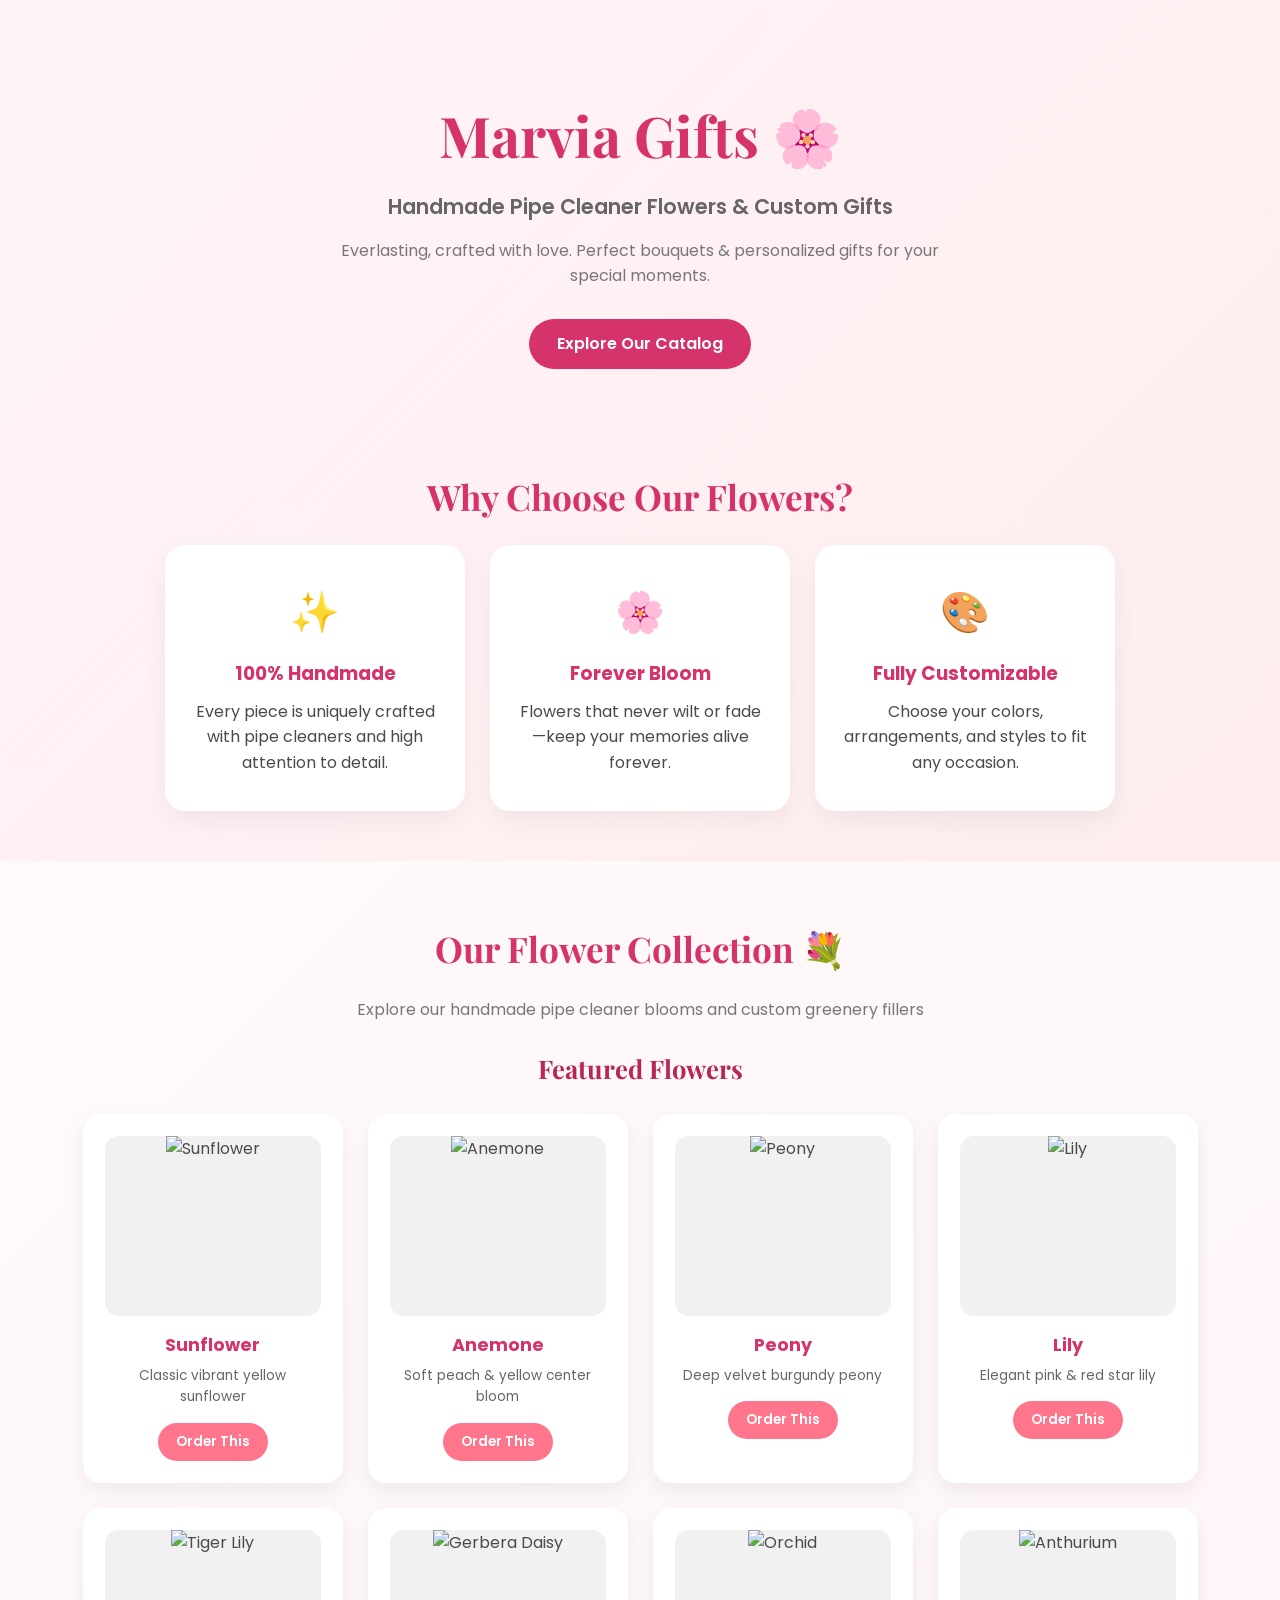
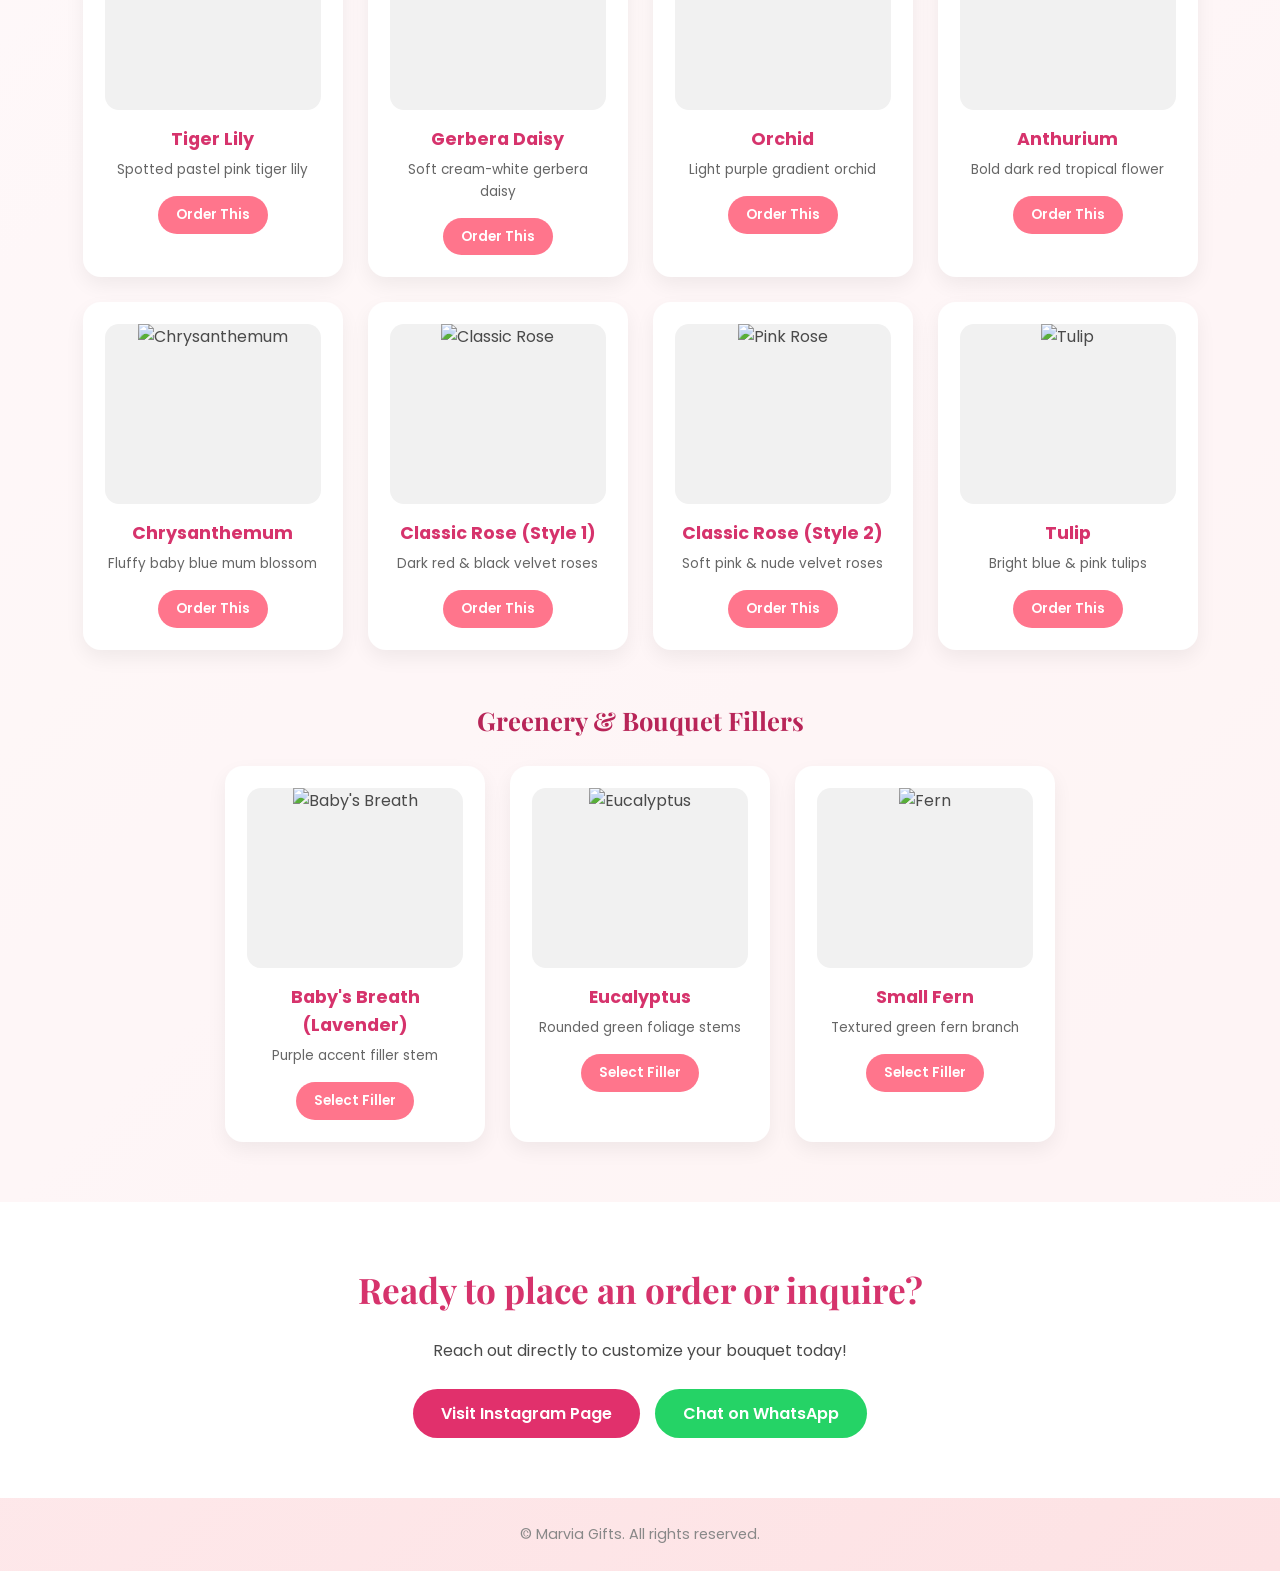
==== index.html @ f31d6836 "Rename HTMLPage1.html to index.html" ====
﻿<!DOCTYPE html>
<html lang="en">
<head>
    <meta charset="UTF-8">
    <meta name="viewport" content="width=device-width, initial-scale=1.0">
    <title>Marvia Gifts | Handmade Pipe Cleaner Flowers</title>

    <!-- External CSS -->
    <link rel="stylesheet" href="StyleSheet1.css">

    <!-- Google Fonts -->
    <link href="https://fonts.googleapis.com/css2?family=Poppins:wght@300;400;600&family=Playfair+Display:wght@600;700&display=swap" rel="stylesheet">
</head>
<body>

    <!-- Hero Section -->
    <header class="hero">
        <div class="hero-content">
            <h1>Marvia Gifts 🌸</h1>
            <p class="subtitle">Handmade Pipe Cleaner Flowers & Custom Gifts</p>
            <p class="description">Everlasting, crafted with love. Perfect bouquets & personalized gifts for your special moments.</p>
            <a href="#flower-catalog" class="btn primary-btn">Explore Our Catalog</a>
        </div>
    </header>

    <!-- Features Section -->
    <section class="features">
        <h2>Why Choose Our Flowers?</h2>
        <div class="features-grid">
            <div class="feature-card">
                <div class="card-icon">✨</div>
                <h3>100% Handmade</h3>
                <p>Every piece is uniquely crafted with pipe cleaners and high attention to detail.</p>
            </div>
            <div class="feature-card">
                <div class="card-icon">🌸</div>
                <h3>Forever Bloom</h3>
                <p>Flowers that never wilt or fade—keep your memories alive forever.</p>
            </div>
            <div class="feature-card">
                <div class="card-icon">🎨</div>
                <h3>Fully Customizable</h3>
                <p>Choose your colors, arrangements, and styles to fit any occasion.</p>
            </div>
        </div>
    </section>

    <!-- Flower Catalog Section -->
    <section class="catalog" id="flower-catalog">
        <h2>Our Flower Collection 💐</h2>
        <p class="catalog-subtitle">Explore our handmade pipe cleaner blooms and custom greenery fillers</p>

        <!-- Featured Flowers -->
        <h3 class="category-title">Featured Flowers</h3>
        <div class="catalog-grid">

            <div class="flower-card">
                <div class="flower-preview">
                    <img src="https://tse2.mm.bing.net/th/id/OIP.iho74fS-Zx_oNUJXV_5ZUwHaJ4?r=0&rs=1&pid=ImgDetMain&o=7&rm=3" alt="Sunflower">
                </div>
                <h3>Sunflower</h3>
                <p>Classic vibrant yellow sunflower</p>
                <a href="#contact" class="btn-sm">Order This</a>
            </div>

            <div class="flower-card">
                <div class="flower-preview">
                    <img src="https://i.pinimg.com/736x/ff/c9/77/ffc977e7183a85fd1272d58099da22e5.jpg" alt="Anemone">
                </div>
                <h3>Anemone</h3>
                <p>Soft peach & yellow center bloom</p>
                <a href="#contact" class="btn-sm">Order This</a>
            </div>

            <div class="flower-card">
                <div class="flower-preview">
                    <img src="https://down-id.img.susercontent.com/file/id-11134207-7ras9-m1i3ggd4lb30cb" alt="Peony">
                </div>
                <h3>Peony</h3>
                <p>Deep velvet burgundy peony</p>
                <a href="#contact" class="btn-sm">Order This</a>
            </div>

            <div class="flower-card">
                <div class="flower-preview">
                    <img src="https://i.etsystatic.com/45716639/r/il/d10355/5635486360/il_fullxfull.5635486360_ed7b.jpg" alt="Lily">
                </div>
                <h3>Lily</h3>
                <p>Elegant pink & red star lily</p>
                <a href="#contact" class="btn-sm">Order This</a>
            </div>

            <div class="flower-card">
                <div class="flower-preview">
                    <img src="https://down-id.img.susercontent.com/file/id-11134207-7r991-lzxfcmpbrobs8a" alt="Tiger Lily">
                </div>
                <h3>Tiger Lily</h3>
                <p>Spotted pastel pink tiger lily</p>
                <a href="#contact" class="btn-sm">Order This</a>
            </div>

            <div class="flower-card">
                <div class="flower-preview">
                    <img src="https://i.pinimg.com/originals/f7/c9/21/f7c9217d61e49229f84b6529e56a7220.jpg" alt="Gerbera Daisy">
                </div>
                <h3>Gerbera Daisy</h3>
                <p>Soft cream-white gerbera daisy</p>
                <a href="#contact" class="btn-sm">Order This</a>
            </div>

            <div class="flower-card">
                <div class="flower-preview">
                    <img src="https://i.ytimg.com/vi/7tDkL3iArAE/maxresdefault.jpg" alt="Orchid">
                </div>
                <h3>Orchid</h3>
                <p>Light purple gradient orchid</p>
                <a href="#contact" class="btn-sm">Order This</a>
            </div>

            <div class="flower-card">
                <div class="flower-preview">
                    <img src="https://i.pinimg.com/originals/a6/09/67/a60967fb02f76900e0cae08df05ebd4a.jpg" alt="Anthurium">
                </div>
                <h3>Anthurium</h3>
                <p>Bold dark red tropical flower</p>
                <a href="#contact" class="btn-sm">Order This</a>
            </div>

            <div class="flower-card">
                <div class="flower-preview">
                    <img src="https://i.pinimg.com/originals/65/1c/48/651c48f9cc6894bb77549ad53bdf1e4b.jpg" alt="Chrysanthemum">
                </div>
                <h3>Chrysanthemum</h3>
                <p>Fluffy baby blue mum blossom</p>
                <a href="#contact" class="btn-sm">Order This</a>
            </div>

            <div class="flower-card">
                <div class="flower-preview">
                    <img src="https://i.pinimg.com/originals/85/64/ac/8564ac7752dd640296c7bc64eddb4624.jpg" alt="Classic Rose">
                </div>
                <h3>Classic Rose (Style 1)</h3>
                <p>Dark red & black velvet roses</p>
                <a href="#contact" class="btn-sm">Order This</a>
            </div>

            <div class="flower-card">
                <div class="flower-preview">
                    <img src="https://tse2.mm.bing.net/th/id/OIP.A-KY7ZfXo-aSM2ki-I47ygHaNE?r=0&rs=1&pid=ImgDetMain&o=7&rm=3" alt="Pink Rose">
                </div>
                <h3>Classic Rose (Style 2)</h3>
                <p>Soft pink & nude velvet roses</p>
                <a href="#contact" class="btn-sm">Order This</a>
            </div>

            <div class="flower-card">
                <div class="flower-preview">
                    <img src="https://i.pinimg.com/736x/3b/b4/5f/3bb45f4aa16aeb3fdd366ca9f4cea0e1.jpg" alt="Tulip">
                </div>
                <h3>Tulip</h3>
                <p>Bright blue & pink tulips</p>
                <a href="#contact" class="btn-sm">Order This</a>
            </div>

        </div>

        <!-- Greenery & Fillers -->
        <h3 class="category-title mt-50">Greenery & Bouquet Fillers</h3>
        <div class="catalog-grid">

            <div class="flower-card">
                <div class="flower-preview">
                    <img src="https://th.bing.com/th/id/R.59f504d92060aef28f6e6af0ccb71e6b?rik=xLXoFcojWGsl4Q&riu=http%3a%2f%2fimg.staticdj.com%2fd49f254b45f270c178c2c25841de526e.jpg&ehk=Idz4PyoW1ac%2fDcHG27xM%2bWLlXaI3ATBQ4tgFlKk7mxM%3d&risl=&pid=ImgRaw&r=0" alt="Baby's Breath">
                </div>
                <h3>Baby's Breath (Lavender)</h3>
                <p>Purple accent filler stem</p>
                <a href="#contact" class="btn-sm">Select Filler</a>
            </div>

            <div class="flower-card">
                <div class="flower-preview">
                    <img src="https://5.imimg.com/data5/SELLER/Default/2025/11/559786665/IQ/UP/LZ/21181331/img-20251113-212631-500x500.jpg" alt="Eucalyptus">
                </div>
                <h3>Eucalyptus</h3>
                <p>Rounded green foliage stems</p>
                <a href="#contact" class="btn-sm">Select Filler</a>
            </div>

            <div class="flower-card">
                <div class="flower-preview">
                    <img src="https://i.pinimg.com/originals/ee/7d/fa/ee7dfae27feb246bf0c105ef2ffcb335.jpg" alt="Fern">
                </div>
                <h3>Small Fern</h3>
                <p>Textured green fern branch</p>
                <a href="#contact" class="btn-sm">Select Filler</a>
            </div>

        </div>
    </section>

    <!-- Call to Action Section -->
    <section class="cta-section" id="contact">
        <h2>Ready to place an order or inquire?</h2>
        <p>Reach out directly to customize your bouquet today!</p>
        <div class="cta-buttons">
            <a href="https://www.instagram.com/marvia_gifts" target="_blank" class="btn btn-instagram">Visit Instagram Page</a>
            <a href="https://wa.me/1234567890" target="_blank" class="btn btn-whatsapp">Chat on WhatsApp</a>
        </div>
    </section>

    <!-- Footer -->
    <footer>
        <p>&copy; Marvia Gifts. All rights reserved.</p>
    </footer>

    <!-- JavaScript Reference -->
    <script src="script.js"></script>
</body>
</html>
---- StyleSheet1.css ----
﻿/* Base Styles & Typography */
* {
    margin: 0;
    padding: 0;
    box-sizing: border-box;
    font-family: 'Poppins', sans-serif;
}

body {
    background: linear-gradient(135deg, #fff5f7 0%, #fde2e4 100%);
    color: #4a4a4a;
    line-height: 1.6;
    overflow-x: hidden;
}

/* Hero Section */
.hero {
    text-align: center;
    padding: 90px 20px 50px;
    animation: fadeIn 1.2s ease-in-out;
}

    .hero h1 {
        font-family: 'Playfair Display', serif;
        font-size: 3.5rem;
        color: #d6336c;
        margin-bottom: 10px;
    }

    .hero .subtitle {
        font-size: 1.3rem;
        font-weight: 600;
        color: #666666;
        margin-bottom: 15px;
    }

    .hero .description {
        font-size: 1rem;
        max-width: 600px;
        margin: 0 auto 30px;
        color: #777777;
    }

/* Features Section */
.features {
    padding: 50px 20px;
    text-align: center;
}

    .features h2, .catalog h2, .cta-section h2 {
        font-family: 'Playfair Display', serif;
        color: #d6336c;
        font-size: 2.2rem;
        margin-bottom: 20px;
    }

.features-grid {
    display: flex;
    justify-content: center;
    gap: 25px;
    flex-wrap: wrap;
    max-width: 1100px;
    margin: 0 auto;
}

.feature-card {
    background: #ffffff;
    padding: 35px 25px;
    border-radius: 20px;
    width: 300px;
    box-shadow: 0 10px 25px rgba(0, 0, 0, 0.05);
    transition: all 0.3s cubic-bezier(0.25, 0.8, 0.25, 1);
    cursor: default;
}

    .feature-card:hover {
        transform: translateY(-8px);
        box-shadow: 0 15px 30px rgba(214, 51, 108, 0.18);
    }

    .feature-card .card-icon {
        font-size: 2.5rem;
        margin-bottom: 15px;
    }

    .feature-card h3 {
        color: #d6336c;
        margin-bottom: 10px;
    }

/* Flower Catalog Section */
.catalog {
    padding: 60px 20px;
    background: rgba(255, 255, 255, 0.6);
    text-align: center;
}

.catalog-subtitle {
    color: #777;
    margin-bottom: 25px;
}

.category-title {
    font-family: 'Playfair Display', serif;
    color: #b82558;
    font-size: 1.6rem;
    margin: 20px 0 25px;
    text-align: center;
}

.mt-50 {
    margin-top: 50px;
}

.catalog-grid {
    display: flex;
    justify-content: center;
    gap: 25px;
    flex-wrap: wrap;
    max-width: 1200px;
    margin: 0 auto;
}

.flower-card {
    background: #ffffff;
    border-radius: 18px;
    padding: 22px;
    width: 260px;
    box-shadow: 0 8px 20px rgba(0, 0, 0, 0.06);
    transition: transform 0.3s ease, box-shadow 0.3s ease;
}

    .flower-card:hover {
        transform: translateY(-6px);
        box-shadow: 0 12px 25px rgba(214, 51, 108, 0.15);
    }

/* Flower Preview Images */
.flower-preview {
    width: 100%;
    height: 180px;
    border-radius: 14px;
    overflow: hidden;
    margin-bottom: 15px;
    background-color: #f1f1f1;
}

    .flower-preview img {
        width: 100%;
        height: 100%;
        object-fit: cover;
        transition: transform 0.4s ease;
    }

.flower-card:hover .flower-preview img {
    transform: scale(1.08);
}

.flower-card h3 {
    color: #d6336c;
    font-size: 1.1rem;
    margin-bottom: 6px;
}

.flower-card p {
    font-size: 0.85rem;
    color: #666;
    margin-bottom: 15px;
}

.btn-sm {
    display: inline-block;
    padding: 8px 18px;
    background: #ff758c;
    color: white;
    border-radius: 20px;
    text-decoration: none;
    font-size: 0.85rem;
    font-weight: 600;
    transition: background 0.3s ease;
}

    .btn-sm:hover {
        background: #d6336c;
    }

/* CTA & Buttons */
.cta-section {
    background: #ffffff;
    padding: 60px 20px;
    text-align: center;
}

.cta-buttons {
    display: flex;
    justify-content: center;
    gap: 15px;
    margin-top: 25px;
    flex-wrap: wrap;
}

.btn {
    display: inline-block;
    padding: 12px 28px;
    border-radius: 30px;
    text-decoration: none;
    font-weight: 600;
    transition: all 0.3s ease;
}

.primary-btn {
    background: #d6336c;
    color: #ffffff;
}

.btn-instagram {
    background: #e1306c;
    color: #ffffff;
}

.btn-whatsapp {
    background: #25d366;
    color: #ffffff;
}

.btn:hover {
    opacity: 0.9;
    transform: scale(1.04);
}

footer {
    text-align: center;
    padding: 25px;
    font-size: 0.9rem;
    color: #888888;
}

@keyframes fadeIn {
    from {
        opacity: 0;
        transform: translateY(-15px);
    }

    to {
        opacity: 1;
        transform: translateY(0);
    }
}
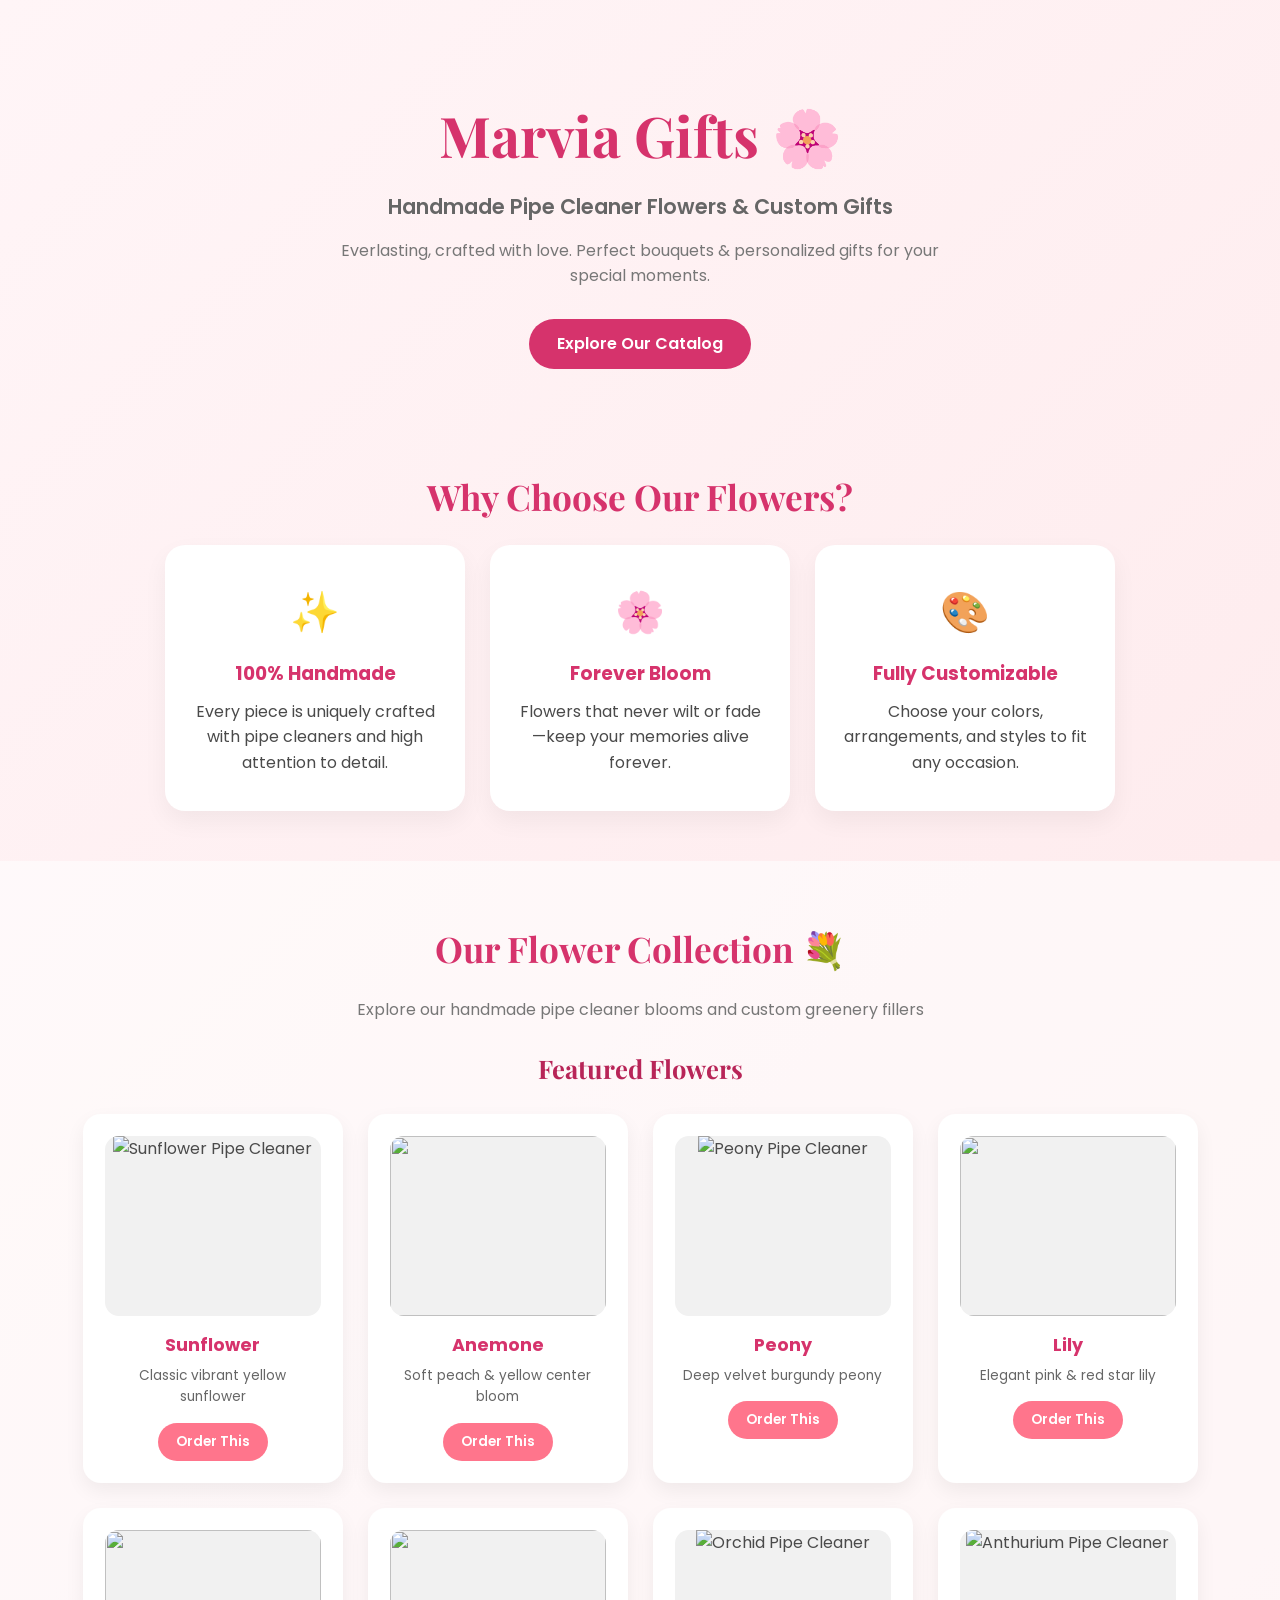
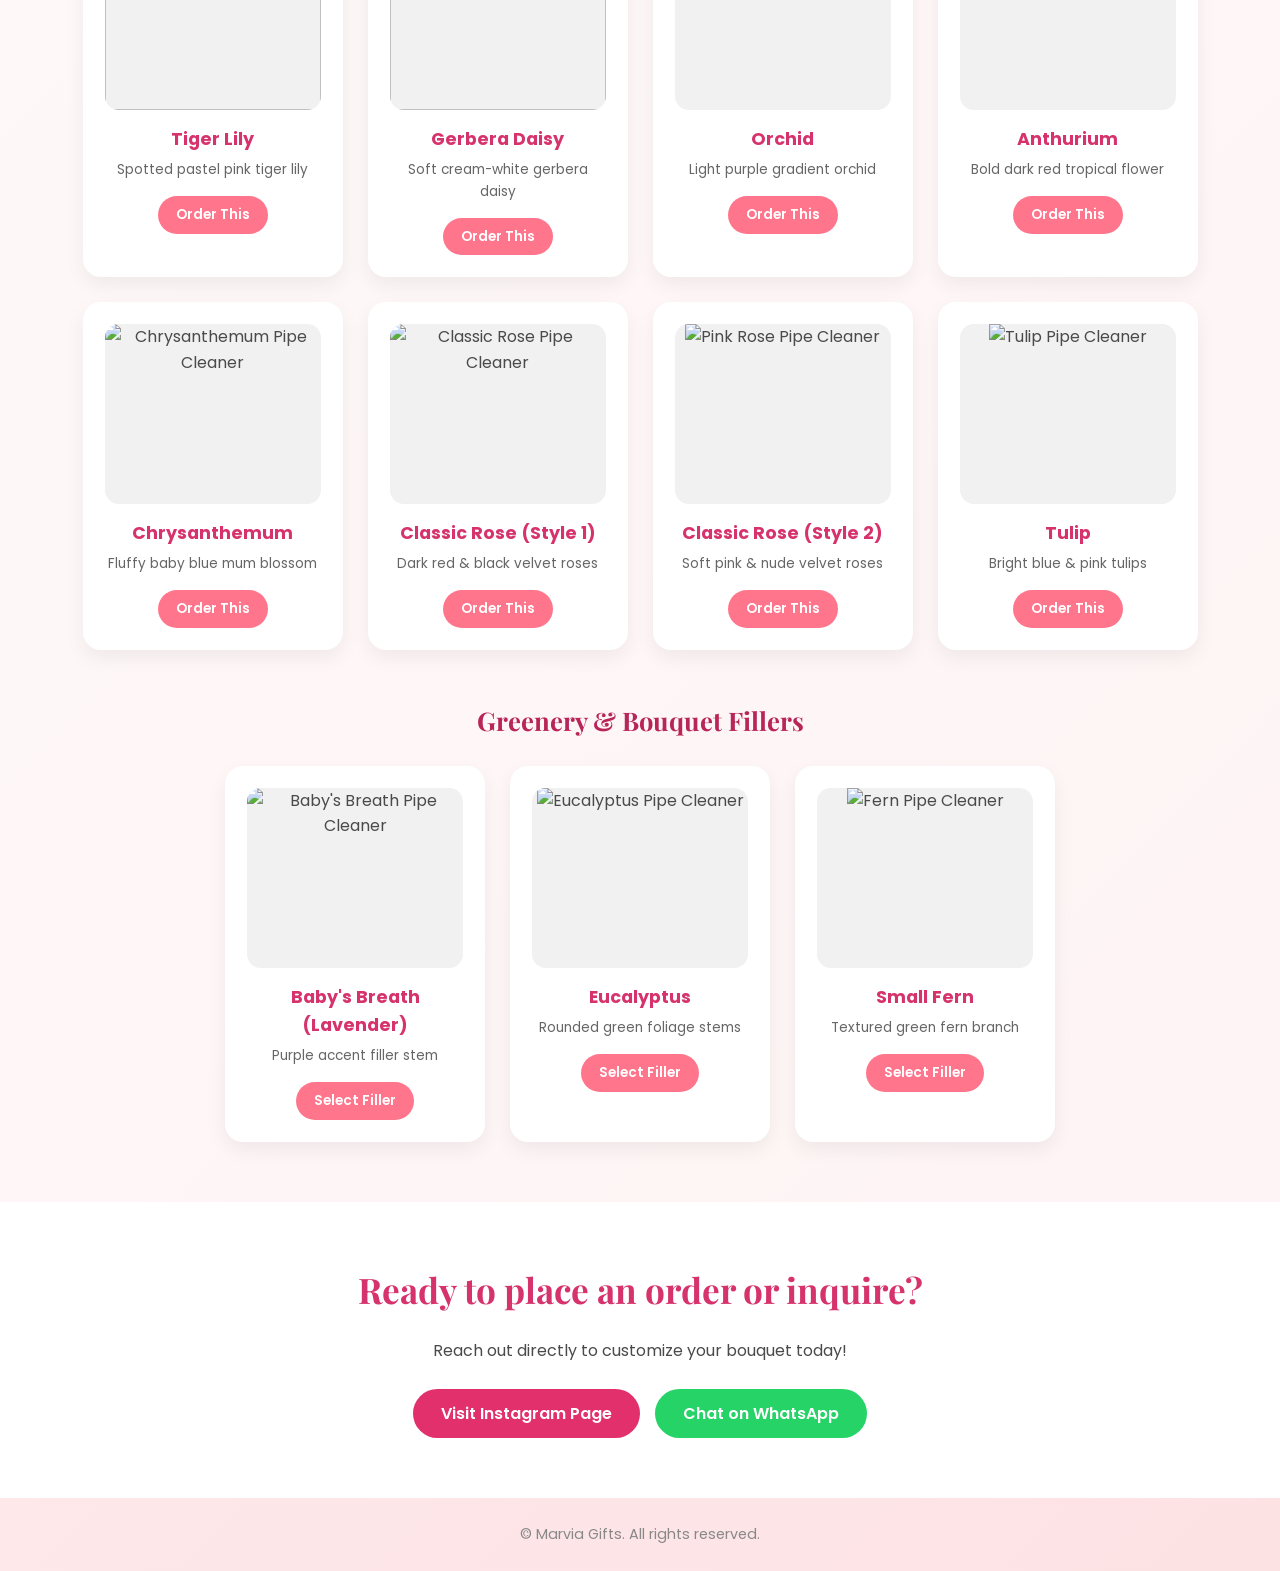
==== commit 57b2c9c5: "Rename HTMLPage1.html to index.html" ====
--- a/index.html
+++ b/index.html
@@ -56,7 +56,7 @@
 
             <div class="flower-card">
                 <div class="flower-preview">
-                    <img src="https://tse2.mm.bing.net/th/id/OIP.iho74fS-Zx_oNUJXV_5ZUwHaJ4?r=0&rs=1&pid=ImgDetMain&o=7&rm=3" alt="Sunflower">
+                    <img src="https://encrypted-tbn0.gstatic.com/images?q=tbn:ANd9GcRxDox2NKtaqXxJC9jPLt0PapgP-NegKkPWLG7Gl1HFfw&s" alt="Sunflower Pipe Cleaner">
                 </div>
                 <h3>Sunflower</h3>
                 <p>Classic vibrant yellow sunflower</p>
@@ -65,7 +65,7 @@
 
             <div class="flower-card">
                 <div class="flower-preview">
-                    <img src="https://i.pinimg.com/736x/ff/c9/77/ffc977e7183a85fd1272d58099da22e5.jpg" alt="Anemone">
+                    <img src="https://i.pinimg.com/736x/ff/c9/77/ffc977e7183a85fd1272d58099da22e5.jpg"Anemone Pipe Cleaner">
                 </div>
                 <h3>Anemone</h3>
                 <p>Soft peach & yellow center bloom</p>
@@ -74,7 +74,7 @@
 
             <div class="flower-card">
                 <div class="flower-preview">
-                    <img src="https://down-id.img.susercontent.com/file/id-11134207-7ras9-m1i3ggd4lb30cb" alt="Peony">
+                    <img src="https://tse4.mm.bing.net/th/id/OIP.TAv47EBsK8uYHXqui4HX4QHaHa?r=0&rs=1&pid=ImgDetMain&o=7&rm=3" alt="Peony Pipe Cleaner">
                 </div>
                 <h3>Peony</h3>
                 <p>Deep velvet burgundy peony</p>
@@ -83,7 +83,7 @@
 
             <div class="flower-card">
                 <div class="flower-preview">
-                    <img src="https://i.etsystatic.com/45716639/r/il/d10355/5635486360/il_fullxfull.5635486360_ed7b.jpg" alt="Lily">
+                    <img src=https://th.bing.com/th/id/OIP.M-QqmGysfLrpbutKHDYF-AHaJT?r=0&o=7rm=3&rs=1&pid=ImgDetMain&o=7&rm=3""Lily Pipe Cleaner">
                 </div>
                 <h3>Lily</h3>
                 <p>Elegant pink & red star lily</p>
@@ -92,7 +92,7 @@
 
             <div class="flower-card">
                 <div class="flower-preview">
-                    <img src="https://down-id.img.susercontent.com/file/id-11134207-7r991-lzxfcmpbrobs8a" alt="Tiger Lily">
+                    <img src="https://down-id.img.susercontent.com/file/id-11134207-7r991-lzxfcmpbrobs8a"Tiger Lily Pipe Cleaner">
                 </div>
                 <h3>Tiger Lily</h3>
                 <p>Spotted pastel pink tiger lily</p>
@@ -101,7 +101,7 @@
 
             <div class="flower-card">
                 <div class="flower-preview">
-                    <img src="https://i.pinimg.com/originals/f7/c9/21/f7c9217d61e49229f84b6529e56a7220.jpg" alt="Gerbera Daisy">
+                    <img src="https://i.pinimg.com/originals/f7/c9/21/f7c9217d61e49229f84b6529e56a7220.jpg"Gerbera Daisy Pipe Cleaner">
                 </div>
                 <h3>Gerbera Daisy</h3>
                 <p>Soft cream-white gerbera daisy</p>
@@ -110,7 +110,7 @@
 
             <div class="flower-card">
                 <div class="flower-preview">
-                    <img src="https://i.ytimg.com/vi/7tDkL3iArAE/maxresdefault.jpg" alt="Orchid">
+                    <img src="https://i.ytimg.com/vi/7tDkL3iArAE/maxresdefault.jpg" alt="Orchid Pipe Cleaner">
                 </div>
                 <h3>Orchid</h3>
                 <p>Light purple gradient orchid</p>
@@ -119,7 +119,7 @@
 
             <div class="flower-card">
                 <div class="flower-preview">
-                    <img src="https://i.pinimg.com/originals/a6/09/67/a60967fb02f76900e0cae08df05ebd4a.jpg" alt="Anthurium">
+                    <img src="https://tse1.mm.bing.net/th/id/OIP.knIXQp9McYjNw7B1OvIR6gHaJ4?r=0&rs=1&pid=ImgDetMain&o=7&rm=3" alt="Anthurium Pipe Cleaner">
                 </div>
                 <h3>Anthurium</h3>
                 <p>Bold dark red tropical flower</p>
@@ -128,7 +128,7 @@
 
             <div class="flower-card">
                 <div class="flower-preview">
-                    <img src="https://i.pinimg.com/originals/65/1c/48/651c48f9cc6894bb77549ad53bdf1e4b.jpg" alt="Chrysanthemum">
+                    <img src="https://i.ytimg.com/vi/NJ_t8z93Dpc/mqdefault.jpg" alt="Chrysanthemum Pipe Cleaner">
                 </div>
                 <h3>Chrysanthemum</h3>
                 <p>Fluffy baby blue mum blossom</p>
@@ -137,7 +137,7 @@
 
             <div class="flower-card">
                 <div class="flower-preview">
-                    <img src="https://i.pinimg.com/originals/85/64/ac/8564ac7752dd640296c7bc64eddb4624.jpg" alt="Classic Rose">
+                    <img src="https://i.pinimg.com/originals/a8/95/95/a895950b8f410b857ab69fc4e91961b4.jpg" alt="Classic Rose Pipe Cleaner">
                 </div>
                 <h3>Classic Rose (Style 1)</h3>
                 <p>Dark red & black velvet roses</p>
@@ -146,7 +146,7 @@
 
             <div class="flower-card">
                 <div class="flower-preview">
-                    <img src="https://tse2.mm.bing.net/th/id/OIP.A-KY7ZfXo-aSM2ki-I47ygHaNE?r=0&rs=1&pid=ImgDetMain&o=7&rm=3" alt="Pink Rose">
+                    <img src="https://i.pinimg.com/originals/fb/62/1c/fb621cf8b325fd525095129aef3822e1.jpg" alt="Pink Rose Pipe Cleaner">
                 </div>
                 <h3>Classic Rose (Style 2)</h3>
                 <p>Soft pink & nude velvet roses</p>
@@ -155,7 +155,7 @@
 
             <div class="flower-card">
                 <div class="flower-preview">
-                    <img src="https://i.pinimg.com/736x/3b/b4/5f/3bb45f4aa16aeb3fdd366ca9f4cea0e1.jpg" alt="Tulip">
+                    <img src="https://i.pinimg.com/736x/3b/b4/5f/3bb45f4aa16aeb3fdd366ca9f4cea0e1.jpg" alt="Tulip Pipe Cleaner">
                 </div>
                 <h3>Tulip</h3>
                 <p>Bright blue & pink tulips</p>
@@ -170,7 +170,7 @@
 
             <div class="flower-card">
                 <div class="flower-preview">
-                    <img src="https://th.bing.com/th/id/R.59f504d92060aef28f6e6af0ccb71e6b?rik=xLXoFcojWGsl4Q&riu=http%3a%2f%2fimg.staticdj.com%2fd49f254b45f270c178c2c25841de526e.jpg&ehk=Idz4PyoW1ac%2fDcHG27xM%2bWLlXaI3ATBQ4tgFlKk7mxM%3d&risl=&pid=ImgRaw&r=0" alt="Baby's Breath">
+                    <img src="https://encrypted-tbn0.gstatic.com/images?q=tbn:ANd9GcSwcDu9obZmnio02b6faz4PSiQT0ZidP3GpKakU37XNhA&s" alt="Baby's Breath Pipe Cleaner">
                 </div>
                 <h3>Baby's Breath (Lavender)</h3>
                 <p>Purple accent filler stem</p>
@@ -179,7 +179,7 @@
 
             <div class="flower-card">
                 <div class="flower-preview">
-                    <img src="https://5.imimg.com/data5/SELLER/Default/2025/11/559786665/IQ/UP/LZ/21181331/img-20251113-212631-500x500.jpg" alt="Eucalyptus">
+                    <img src="https://th.bing.com/th/id/OIP.Xd4idTerZnf6E6e8BX84fAAAAA?r=0&o=7rm=3&rs=1&pid=ImgDetMain&o=7&rm=3" alt="Eucalyptus Pipe Cleaner">
                 </div>
                 <h3>Eucalyptus</h3>
                 <p>Rounded green foliage stems</p>
@@ -188,7 +188,7 @@
 
             <div class="flower-card">
                 <div class="flower-preview">
-                    <img src="https://i.pinimg.com/originals/ee/7d/fa/ee7dfae27feb246bf0c105ef2ffcb335.jpg" alt="Fern">
+                    <img src="https://i.pinimg.com/originals/ee/7d/fa/ee7dfae27feb246bf0c105ef2ffcb335.jpg" alt="Fern Pipe Cleaner">
                 </div>
                 <h3>Small Fern</h3>
                 <p>Textured green fern branch</p>
@@ -204,7 +204,7 @@
         <p>Reach out directly to customize your bouquet today!</p>
         <div class="cta-buttons">
             <a href="https://www.instagram.com/marvia_gifts" target="_blank" class="btn btn-instagram">Visit Instagram Page</a>
-            <a href="https://wa.me/1234567890" target="_blank" class="btn btn-whatsapp">Chat on WhatsApp</a>
+            <a href="https://wa.me/849834848" target="_blank" class="btn btn-whatsapp">Chat on WhatsApp</a>
         </div>
     </section>
 
